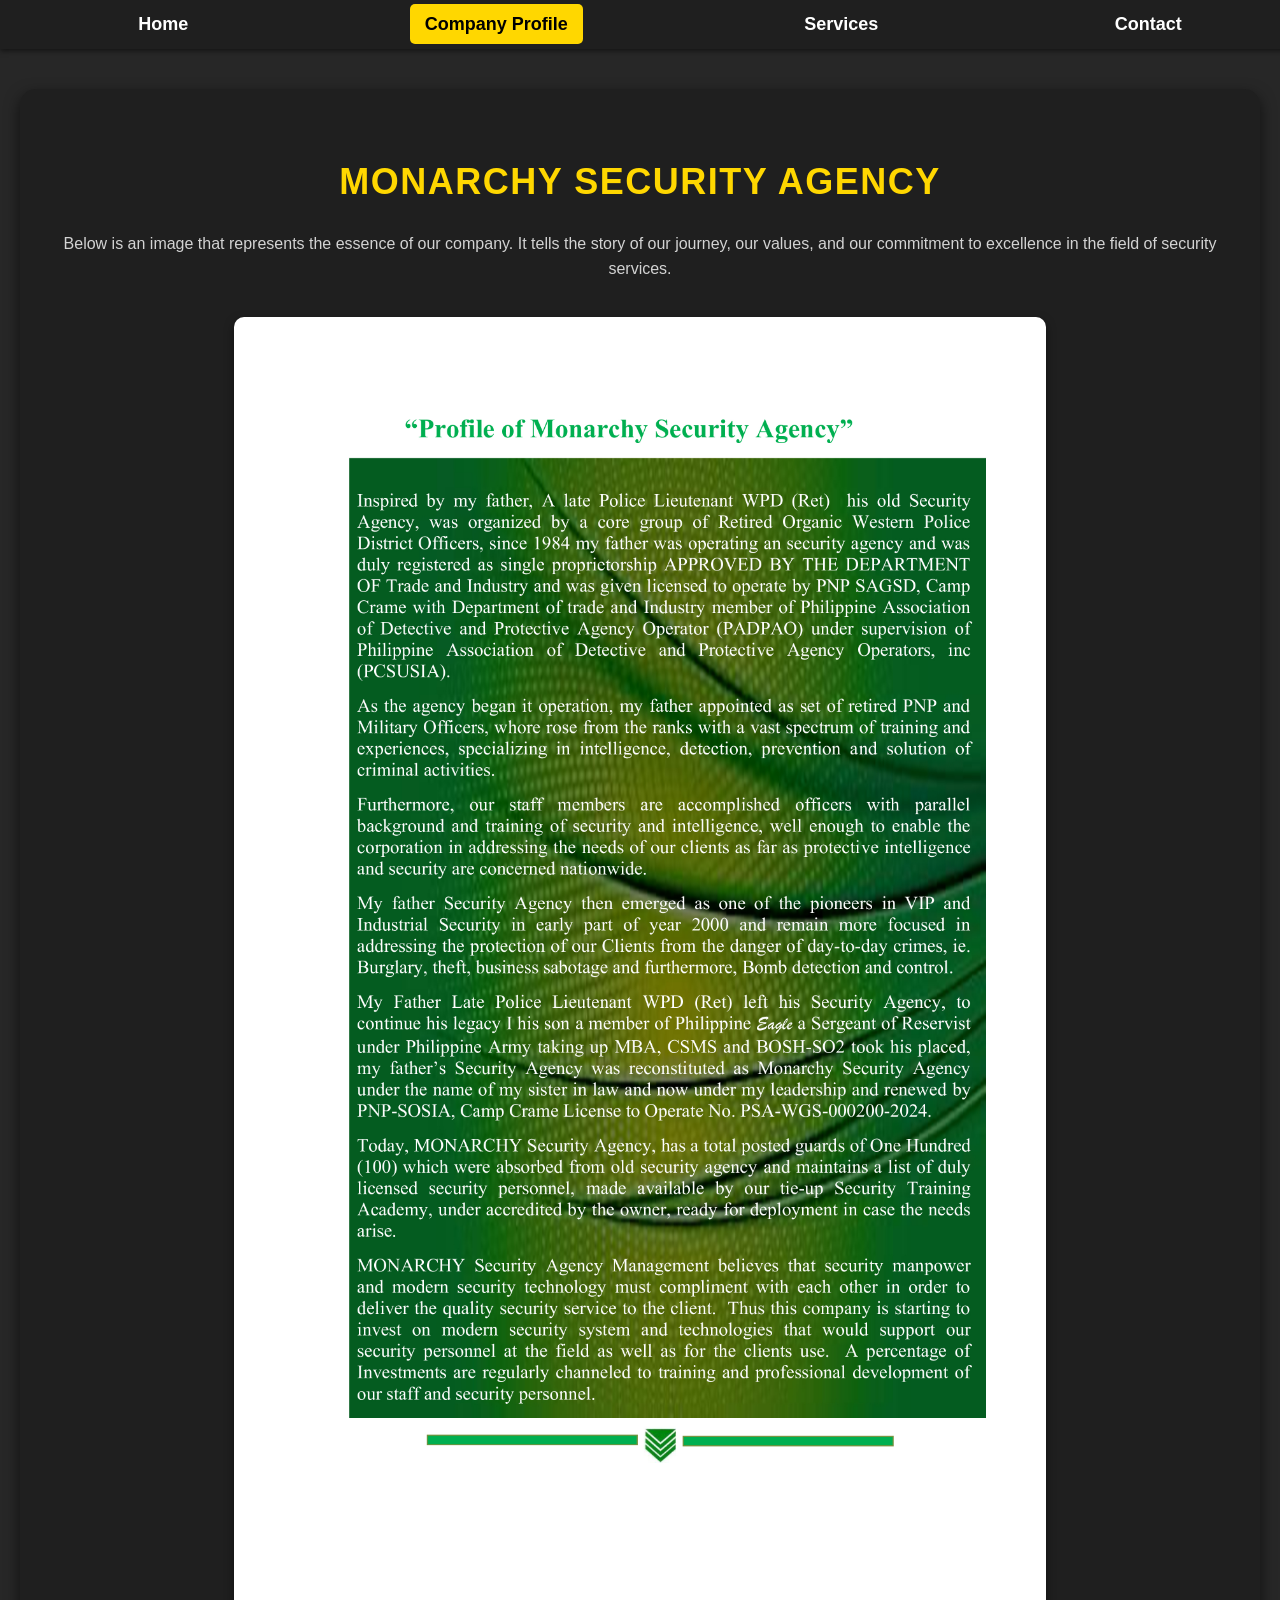
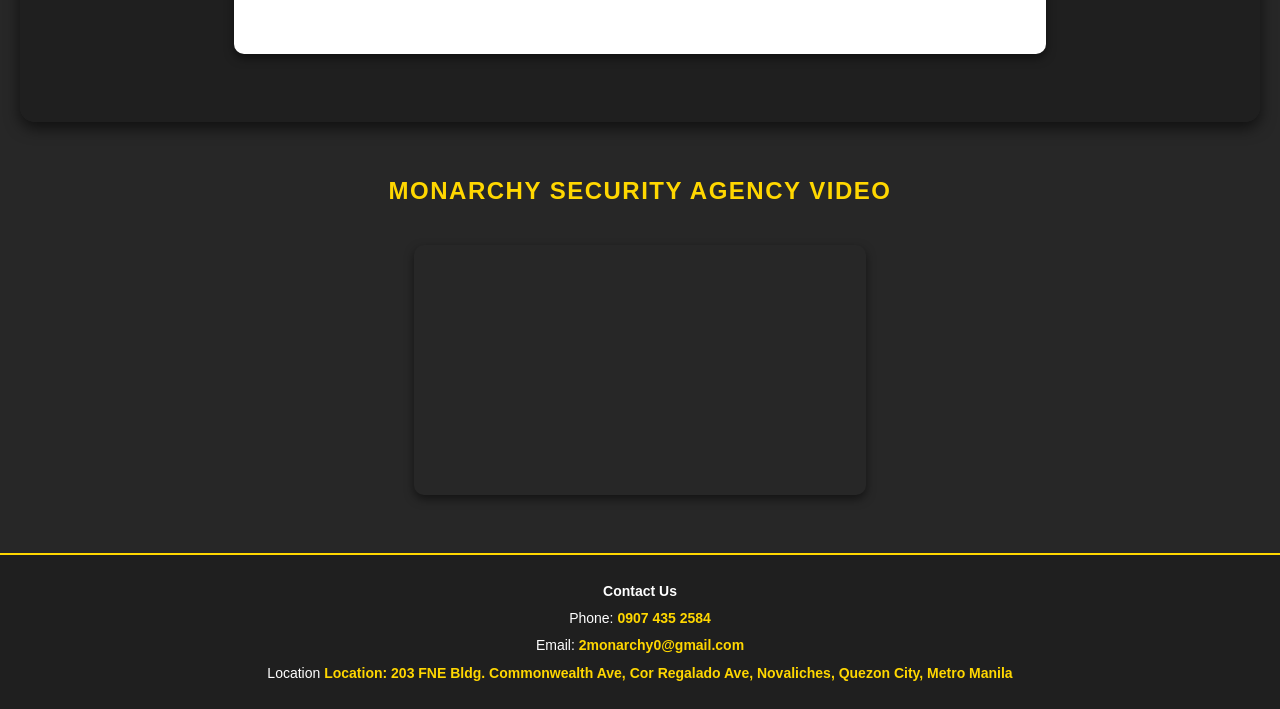
==== COMPANY_PROFILE.html @ 3e00d6f0 "Add files via upload" ====
<!DOCTYPE html>
<html lang="en">
<head>
  <meta charset="UTF-8" />
  <meta name="viewport" content="width=device-width, initial-scale=1.0"/>
  <title>Company Profile - Monarchy Security Agency</title>
  <link rel="stylesheet" href="COMPANYPROFILECSS.css" />
</head>
<body>
  <!-- Navigation Bar -->
  <nav class="navbar">
    <ul>
      <li><a href="index.html">Home</a></li>
      <li><a href="COMPANY_PROFILE.html" class="active">Company Profile</a></li>
      <li><a href="Services.html">Services</a></li>
      <li><a href="Contact.html">Contact</a></li>
    </ul>
  </nav>

  <div class="container">
    <!-- Profile Content Section -->
    <div class="profile-content">
      <h1>Monarchy Security Agency</h1>
      <p>
        Below is an image that represents the essence of our company. It tells the story of our journey, 
        our values, and our commitment to excellence in the field of security services.
      </p>
      <!-- Add the large image here -->
      <img src="MONARCHY_PROFILE.png" alt="Company Profile" class="profile-image"/>
    </div>

    <!-- Video Section -->
    <div class="video-section">
      <h2>Monarchy Security Agency Video</h2>
      <iframe 
        class="company-video" 
       src="https://www.youtube.com/embed/51XBeWQunWk" title="Monarchy Security Agency" frameborder="0" allow="accelerometer; autoplay; clipboard-write; encrypted-media; gyroscope; picture-in-picture; web-share" referrerpolicy="strict-origin-when-cross-origin" allowfullscreen>
      </iframe>
    </div>
  </div>

  <!-- Footer Section -->
  <footer class="footer">
    <div class="footer-content">
      <p><strong>Contact Us</strong></p>
      <p>Phone: <a href="tel:0907 435 2854">0907 435 2584</a></p>
      <p>Email: <a href="mailto:2monarchy0@gmail.com">2monarchy0@gmail.com</a></p>
      <p>Location <a href="https://maps.app.goo.gl/e1wPSGJ4FQDQu7md6">Location: 203 FNE Bldg. Commonwealth Ave, Cor Regalado Ave, Novaliches, Quezon City, Metro Manila</a></p>
      <p></p>
    </div>
  </footer>
</body>
</html>
---- COMPANYPROFILECSS.css ----
/* General Styles */
body {
    margin: 0;
    font-family: 'Arial', sans-serif;
    background-color: #272727; /* Sleek dark background */
    color: #ffffff; /* White text for contrast */
    overflow-x: hidden; /* Prevent horizontal scrolling */
    line-height: 1.6; /* Improve text readability */
}

/* Navigation Bar */
.navbar {
    background-color: #1f1f1f; /* Dark gray background for the navbar */
    width: 100%; /* Full width of the screen */
    z-index: 10; /* Ensure it appears above other elements */
    padding: 10px 20px;
    box-shadow: 0 2px 5px rgba(0, 0, 0, 0.5); /* Subtle shadow for depth */
}

.navbar ul {
    display: flex; /* Align items horizontally */
    justify-content: space-around; /* Space items evenly */
    list-style: none; /* Remove bullet points */
    margin: 0;
    padding: 0;
}

.navbar ul li {
    display: inline; /* Inline list items */
}

.navbar ul li a {
    color: #ffffff; /* White text color */
    text-decoration: none; /* Remove underline */
    padding: 10px 15px;
    font-size: 18px; /* Consistent font size */
    font-weight: bold;
    border-radius: 5px; /* Rounded corners */
    transition: background-color 0.3s ease, color 0.3s ease; /* Smooth hover effect */
}

.navbar ul li a.active {
    background-color: #ffd700; /* Highlight active page with gold */
    color: #000; /* Black text for contrast */
}

.navbar ul li a:hover {
    background-color: #575757; /* Slightly lighter background on hover */
}

/* Container */
.container {
    padding: 20px;
    margin-top: 20px; /* Add space below the navbar */
    display: flex;
    flex-direction: column;
    align-items: center; /* Center content horizontally */
}

/* Profile Content */
.profile-content {
    max-width: 1200px;
    text-align: center;
    background: rgba(31, 31, 31, 0.95); /* Semi-transparent background */
    padding: 40px;
    border-radius: 15px; /* Rounded corners */
    box-shadow: 0 6px 15px rgba(0, 0, 0, 0.6); /* Subtle shadow for depth */
    color: #e0e0e0; /* Light text color for readability */
}

/* Profile Image */
.profile-image {
    width: 70%; /* Slightly smaller image for a professional look */
    max-width: 900px; /* Limit the maximum width */
    height: auto; /* Maintain the aspect ratio */
    margin: 20px auto; /* Center the image and add spacing above */
    border-radius: 10px; /* Optional: Add rounded corners */
    box-shadow: 0 4px 10px rgba(0, 0, 0, 0.5); /* Optional: Add a shadow for depth */
}

/* Headings */
.profile-content h1 {
    font-size: 36px; /* Main heading size */
    color: #ffd700; /* Gold color for the heading */
    margin-bottom: 20px;
    text-transform: uppercase; /* Make the heading uppercase */
    letter-spacing: 1.5px; /* Add spacing for a professional look */
}

.profile-content h2 {
    font-size: 24px; /* Subheading size */
    color: #ffffff; /* White for subheadings */
    margin-bottom: 15px;
    font-weight: 600;
}

.profile-content p {
    font-size: 16px; /* Paragraph size */
    line-height: 1.6;
    margin-bottom: 15px;
    color: #d3d3d3; /* Slightly lighter text for better readability */
}

/* Call-to-Action Button */
.profile-content .cta-button {
    display: inline-block;
    background-color: #ffd700; /* Gold button */
    color: #000; /* Black text for contrast */
    padding: 12px 25px;
    font-size: 16px; /* Button font size */
    font-weight: bold;
    text-transform: uppercase;
    text-decoration: none; /* Remove underline */
    border-radius: 5px; /* Rounded corners */
    box-shadow: 0 4px 8px rgba(0, 0, 0, 0.3); /* Subtle shadow */
    transition: background-color 0.3s ease, transform 0.2s ease; /* Smooth hover effect */
}

.profile-content .cta-button:hover {
    background-color: #e6c200; /* Slightly darker gold on hover */
    transform: scale(1.05); /* Slight zoom effect */
}

/* Video Section */
.video-section {
    margin-top: 30px;
    text-align: center;
}

.video-section h2 {
    font-size: 24px; /* Video section heading size */
    color: #ffd700;
    margin-bottom: 15px;
    text-transform: uppercase;
    letter-spacing: 1.5px;
}

.company-video {
    width: 90%; /* Make the video span 80% of the container */
    max-width: 1500px; /* Limit the maximum width */
    height: 250px; /* Maintain the aspect ratio */
    border-radius: 10px; /* Optional: Add rounded corners */
    box-shadow: 0 4px 10px rgba(0, 0, 0, 0.5); /* Optional: Add a shadow for depth */
    margin-top: 20px; /* Add spacing above the video */
}

/* Footer Section */
.footer {
    background-color: #1f1f1f; /* Dark gray background */
    color: #ffffff; /* White text for contrast */
    text-align: center;
    padding: 20px 10px;
    margin-top: 30px; /* Add spacing above the footer */
    border-top: 2px solid #ffd700; /* Gold border for a professional look */
}

.footer a {
    color: #ffd700; /* Gold color for links */
    text-decoration: none; /* Remove underline */
    font-weight: bold;
}

.footer a:hover {
    text-decoration: underline; /* Add underline on hover */
}

.footer-content p {
    margin: 5px 0; /* Add spacing between lines */
    font-size: 14px; /* Footer text size */
}

/* Media Queries for Smaller Screens */
@media (max-width: 768px) {
    .profile-content h1 {
        font-size: 28px; /* Reduce heading size for tablets */
    }

    .profile-content h2 {
        font-size: 20px; /* Reduce subheading size */
    }

    .profile-content p {
        font-size: 14px; /* Reduce paragraph font size */
    }

    .cta-button {
        font-size: 14px; /* Reduce button font size */
    }

    .video-section h2 {
        font-size: 20px; /* Reduce video section heading size */
    }
}

@media (max-width: 480px) {
    .profile-content h1 {
        font-size: 24px; /* Further reduce heading size for mobile */
    }

    .profile-content h2 {
        font-size: 18px; /* Further reduce subheading size */
    }

    .profile-content p {
        font-size: 12px; /* Further reduce paragraph font size */
    }

    .cta-button {
        font-size: 12px; /* Further reduce button font size */
    }

    .video-section h2 {
        font-size: 18px; /* Further reduce video section heading size */
    }
}
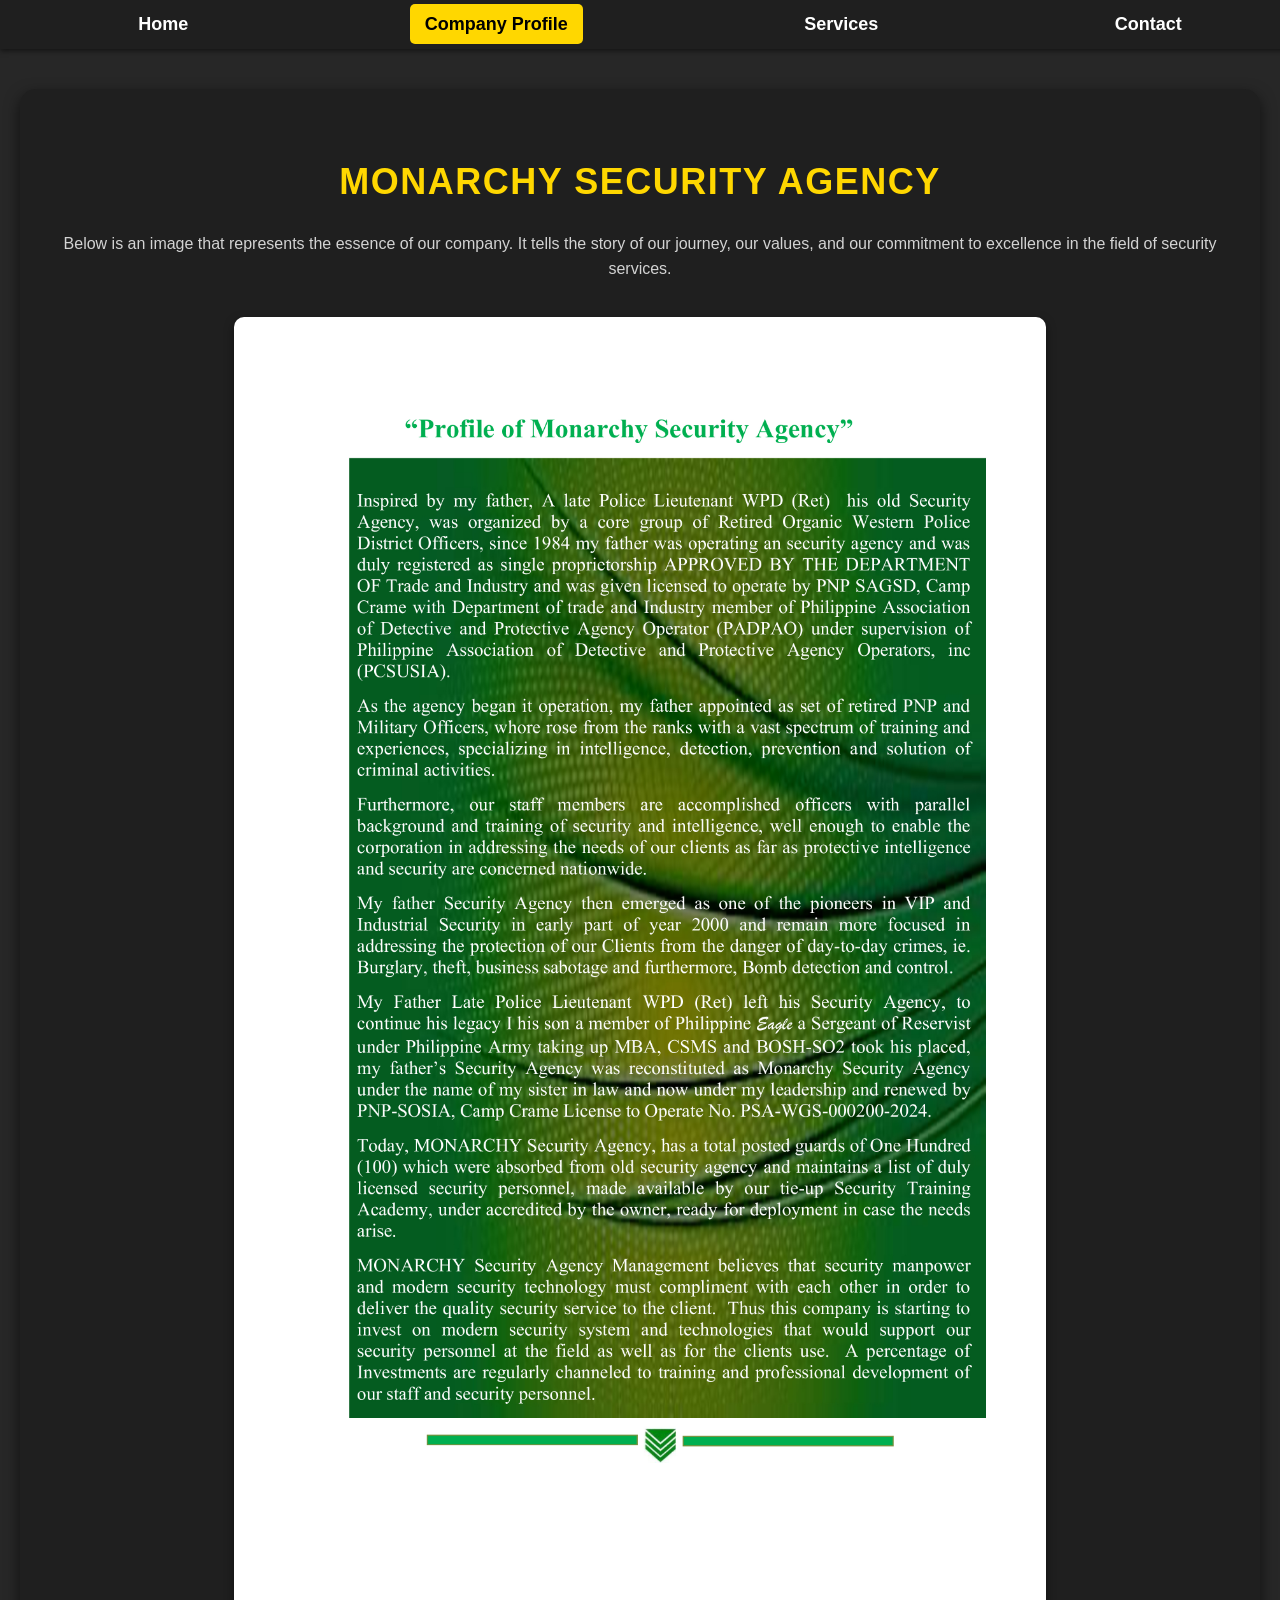
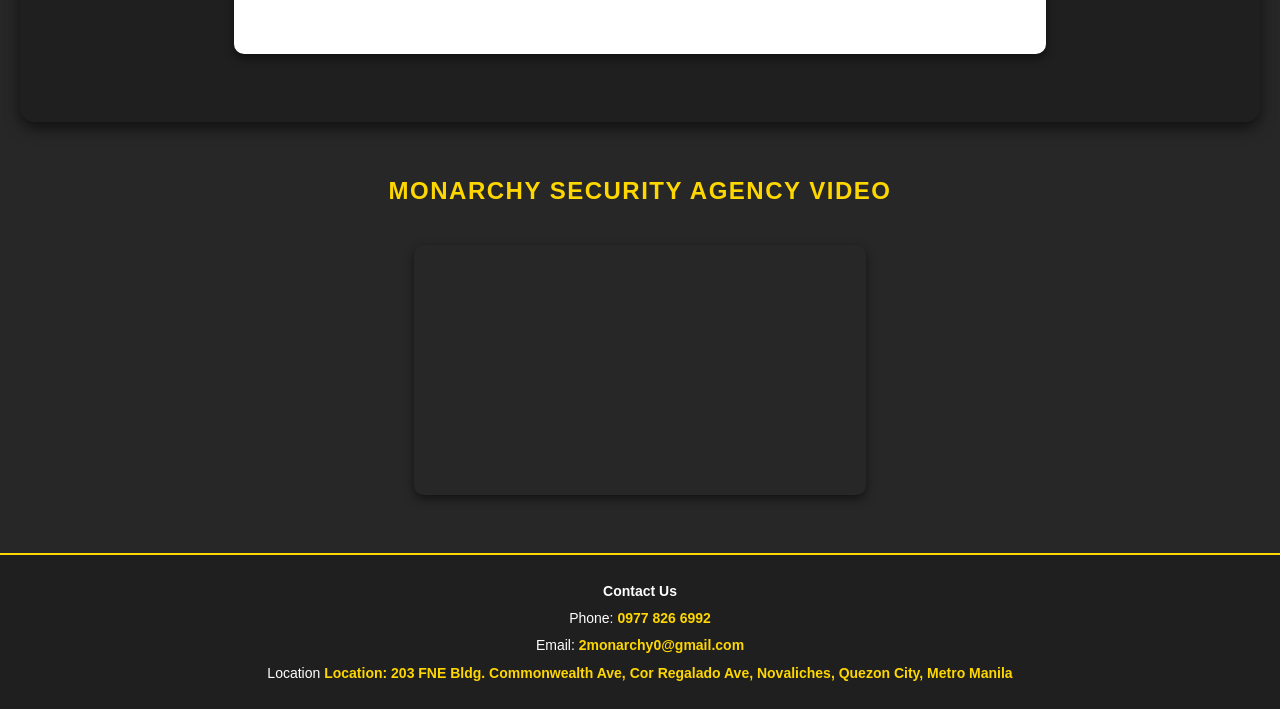
==== commit ddd421ca: "COMPANY_PROFILE.html" ====
--- a/COMPANY_PROFILE.html
+++ b/COMPANY_PROFILE.html
@@ -43,11 +43,11 @@
   <footer class="footer">
     <div class="footer-content">
       <p><strong>Contact Us</strong></p>
-      <p>Phone: <a href="tel:0907 435 2854">0907 435 2584</a></p>
+      <p>Phone: <a href="tel:0907 435 2854">0977 826 6992</a></p>
       <p>Email: <a href="mailto:2monarchy0@gmail.com">2monarchy0@gmail.com</a></p>
       <p>Location <a href="https://maps.app.goo.gl/e1wPSGJ4FQDQu7md6">Location: 203 FNE Bldg. Commonwealth Ave, Cor Regalado Ave, Novaliches, Quezon City, Metro Manila</a></p>
       <p></p>
     </div>
   </footer>
 </body>
-</html>+</html>
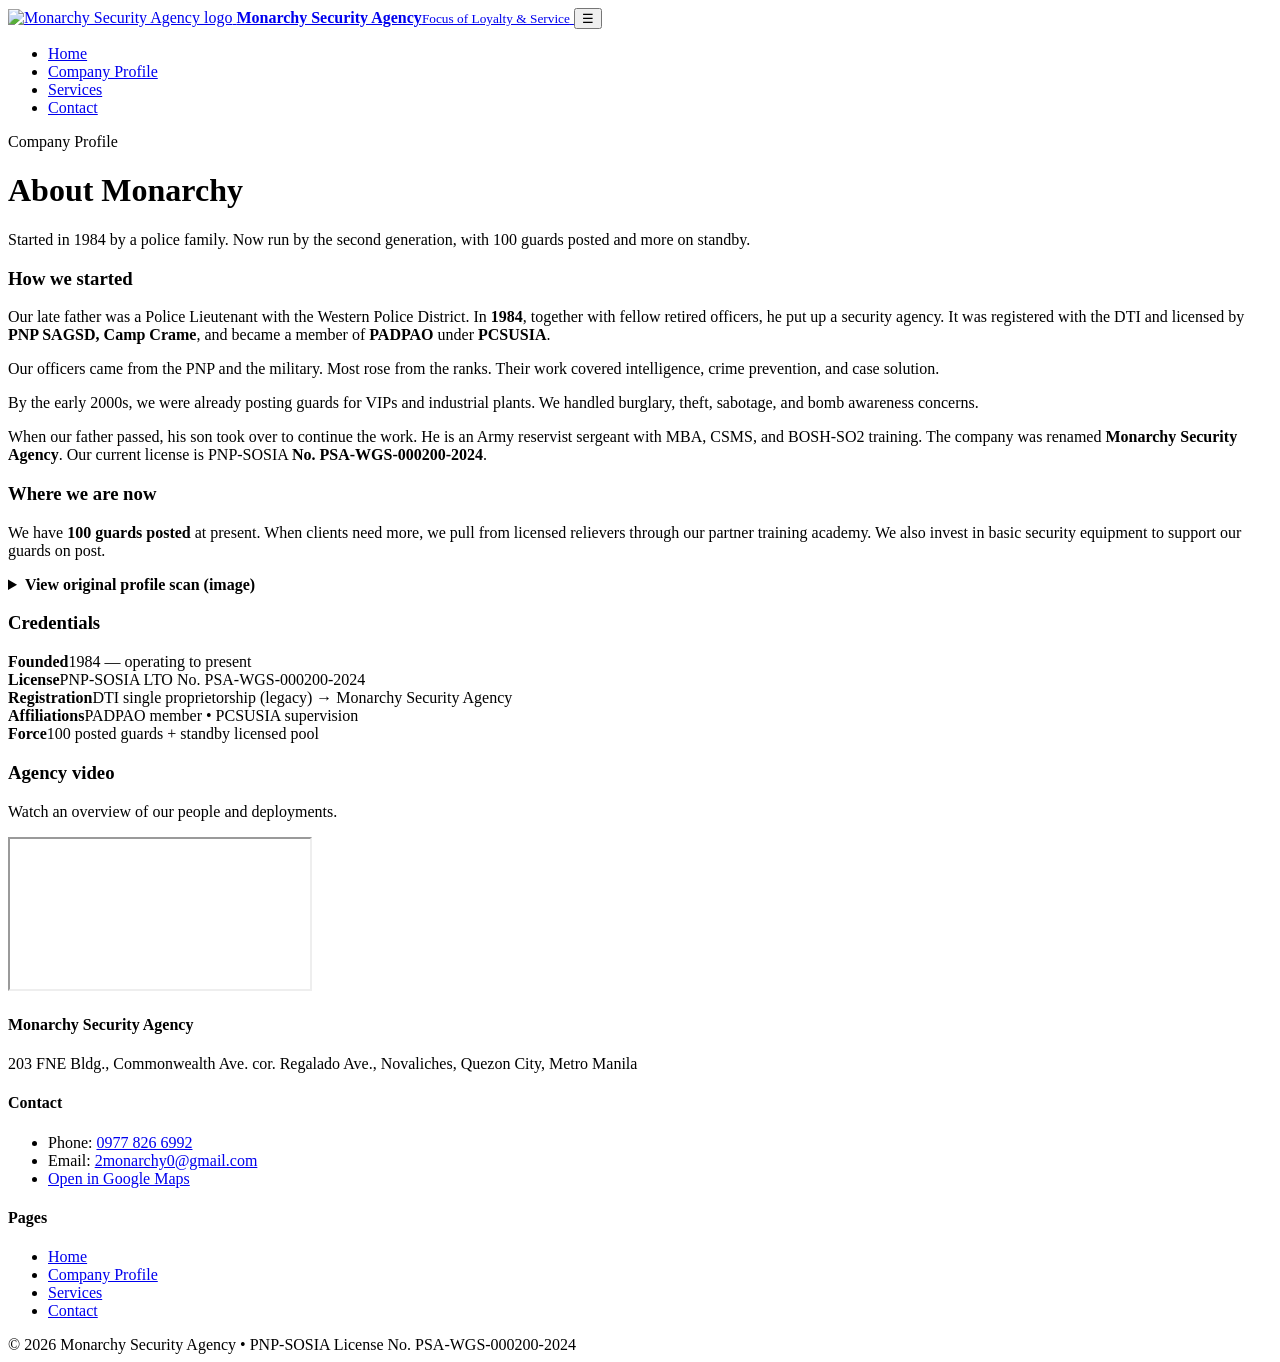
==== commit 39ecda10: "Update COMPANY_PROFILE.html" ====
--- a/COMPANY_PROFILE.html
+++ b/COMPANY_PROFILE.html
@@ -2,52 +2,101 @@
 <html lang="en">
 <head>
   <meta charset="UTF-8" />
-  <meta name="viewport" content="width=device-width, initial-scale=1.0"/>
-  <title>Company Profile - Monarchy Security Agency</title>
-  <link rel="stylesheet" href="COMPANYPROFILECSS.css" />
+  <meta name="viewport" content="width=device-width, initial-scale=1.0" />
+  <title>Company Profile — Monarchy Security Agency</title>
+  <meta name="description" content="Profile of Monarchy Security Agency: founded 1984 from a police family legacy, PNP-SOSIA licensed, 100+ guards, VIP and industrial security pioneers." />
+  <link rel="icon" type="image/png" href="assets/images/monarchy_logo.png" />
+  <link rel="stylesheet" href="assets/css/style.css" />
 </head>
 <body>
-  <!-- Navigation Bar -->
-  <nav class="navbar">
-    <ul>
-      <li><a href="index.html">Home</a></li>
-      <li><a href="COMPANY_PROFILE.html" class="active">Company Profile</a></li>
-      <li><a href="Services.html">Services</a></li>
-      <li><a href="Contact.html">Contact</a></li>
-    </ul>
+  <nav class="navbar" aria-label="Main navigation">
+    <div class="nav-inner">
+      <a class="brand" href="index.html">
+        <img src="assets/images/monarchy_logo.png" alt="Monarchy Security Agency logo" />
+        <span class="brand-text"><strong>Monarchy Security Agency</strong><small>Focus of Loyalty &amp; Service</small></span>
+      </a>
+      <button class="nav-toggle" aria-label="Toggle menu" aria-expanded="false">☰</button>
+      <ul class="nav-links">
+        <li><a href="index.html">Home</a></li>
+        <li><a href="COMPANY_PROFILE.html" class="active" aria-current="page">Company Profile</a></li>
+        <li><a href="Services.html">Services</a></li>
+        <li><a href="Contact.html">Contact</a></li>
+      </ul>
+    </div>
   </nav>
 
-  <div class="container">
-    <!-- Profile Content Section -->
-    <div class="profile-content">
-      <h1>Monarchy Security Agency</h1>
-      <p>
-        Below is an image that represents the essence of our company. It tells the story of our journey, 
-        our values, and our commitment to excellence in the field of security services.
-      </p>
-      <!-- Add the large image here -->
-      <img src="MONARCHY_PROFILE.png" alt="Company Profile" class="profile-image"/>
+  <header class="page-hero">
+    <div class="wrap">
+      <div class="kicker">Company Profile</div>
+      <h1>About <span style="color:var(--gold)">Monarchy</span></h1>
+      <p>Started in 1984 by a police family. Now run by the second generation, with 100 guards posted and more on standby.</p>
     </div>
+  </header>
 
-    <!-- Video Section -->
-    <div class="video-section">
-      <h2>Monarchy Security Agency Video</h2>
-      <iframe 
-        class="company-video" 
-       src="https://www.youtube.com/embed/51XBeWQunWk" title="Monarchy Security Agency" frameborder="0" allow="accelerometer; autoplay; clipboard-write; encrypted-media; gyroscope; picture-in-picture; web-share" referrerpolicy="strict-origin-when-cross-origin" allowfullscreen>
-      </iframe>
+  <main class="section wrap">
+    <div class="grid-2">
+      <article class="prose">
+        <h3>How we started</h3>
+        <p>Our late father was a Police Lieutenant with the Western Police District. In <strong>1984</strong>, together with fellow retired officers, he put up a security agency. It was registered with the DTI and licensed by <strong>PNP SAGSD, Camp Crame</strong>, and became a member of <strong>PADPAO</strong> under <strong>PCSUSIA</strong>.</p>
+        <p>Our officers came from the PNP and the military. Most rose from the ranks. Their work covered intelligence, crime prevention, and case solution.</p>
+        <p>By the early 2000s, we were already posting guards for VIPs and industrial plants. We handled burglary, theft, sabotage, and bomb awareness concerns.</p>
+        <p>When our father passed, his son took over to continue the work. He is an Army reservist sergeant with MBA, CSMS, and BOSH-SO2 training. The company was renamed <strong>Monarchy Security Agency</strong>. Our current license is PNP-SOSIA <strong>No. PSA-WGS-000200-2024</strong>.</p>
+        <h3>Where we are now</h3>
+        <p>We have <strong>100 guards posted</strong> at present. When clients need more, we pull from licensed relievers through our partner training academy. We also invest in basic security equipment to support our guards on post.</p>
+        <details class="scan">
+          <summary style="cursor:pointer;color:var(--gold-light);font-weight:700">View original profile scan (image)</summary>
+          <p class="small">Original document preserved for reference. Text above is the searchable version.</p>
+          <img src="assets/images/MONARCHY_PROFILE.png" alt="Scanned company profile document" loading="lazy" />
+        </details>
+      </article>
+      <div>
+        <div class="card">
+          <h3>Credentials</h3>
+          <div class="creds" style="grid-template-columns:1fr">
+            <div class="cred"><strong>Founded</strong>1984 — operating to present</div>
+            <div class="cred"><strong>License</strong>PNP-SOSIA LTO No. PSA-WGS-000200-2024</div>
+            <div class="cred"><strong>Registration</strong>DTI single proprietorship (legacy) → Monarchy Security Agency</div>
+            <div class="cred"><strong>Affiliations</strong>PADPAO member • PCSUSIA supervision</div>
+            <div class="cred"><strong>Force</strong>100 posted guards + standby licensed pool</div>
+          </div>
+        </div>
+        <div class="card" style="margin-top:16px">
+          <h3>Agency video</h3>
+          <p class="small">Watch an overview of our people and deployments.</p>
+          <div style="margin-top:12px">
+            <iframe class="video" src="https://www.youtube.com/embed/51XBeWQunWk" title="Monarchy Security Agency" allow="accelerometer; autoplay; clipboard-write; encrypted-media; gyroscope; picture-in-picture; web-share" referrerpolicy="strict-origin-when-cross-origin" allowfullscreen loading="lazy"></iframe>
+          </div>
+        </div>
+      </div>
     </div>
-  </div>
+  </main>
 
-  <!-- Footer Section -->
   <footer class="footer">
-    <div class="footer-content">
-      <p><strong>Contact Us</strong></p>
-      <p>Phone: <a href="tel:0907 435 2854">0977 826 6992</a></p>
-      <p>Email: <a href="mailto:2monarchy0@gmail.com">2monarchy0@gmail.com</a></p>
-      <p>Location <a href="https://maps.app.goo.gl/e1wPSGJ4FQDQu7md6">Location: 203 FNE Bldg. Commonwealth Ave, Cor Regalado Ave, Novaliches, Quezon City, Metro Manila</a></p>
-      <p></p>
+    <div class="footer-inner">
+      <div>
+        <h4>Monarchy Security Agency</h4>
+        <p>203 FNE Bldg., Commonwealth Ave. cor. Regalado Ave., Novaliches, Quezon City, Metro Manila</p>
+      </div>
+      <div>
+        <h4>Contact</h4>
+        <ul>
+          <li>Phone: <a href="tel:+639778266992">0977 826 6992</a></li>
+          <li>Email: <a href="mailto:2monarchy0@gmail.com">2monarchy0@gmail.com</a></li>
+          <li><a href="https://maps.app.goo.gl/e1wPSGJ4FQDQu7md6" target="_blank" rel="noopener">Open in Google Maps</a></li>
+        </ul>
+      </div>
+      <div>
+        <h4>Pages</h4>
+        <ul>
+          <li><a href="index.html">Home</a></li>
+          <li><a href="COMPANY_PROFILE.html">Company Profile</a></li>
+          <li><a href="Services.html">Services</a></li>
+          <li><a href="Contact.html">Contact</a></li>
+        </ul>
+      </div>
     </div>
+    <div class="footer-bottom">© <span id="year">2026</span> Monarchy Security Agency • PNP-SOSIA License No. PSA-WGS-000200-2024</div>
   </footer>
+  <script src="assets/js/script.js"></script>
 </body>
 </html>
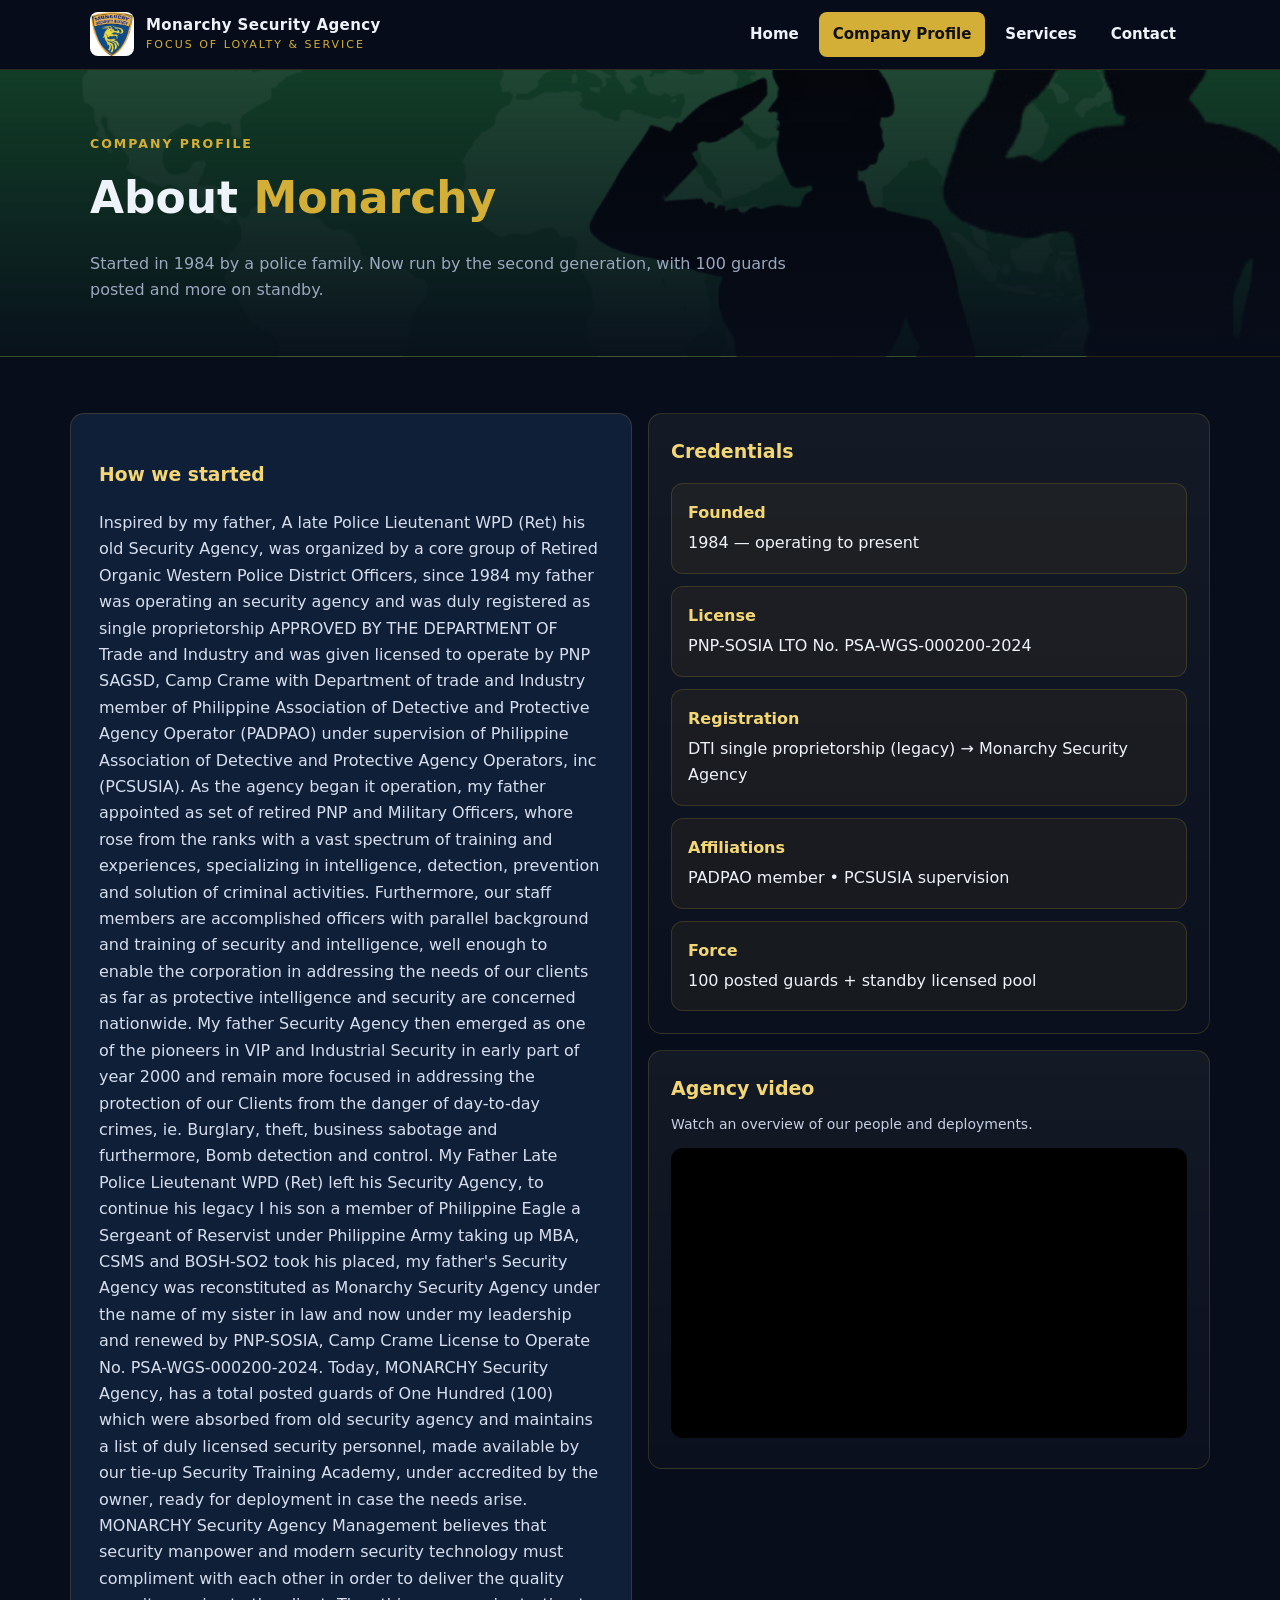
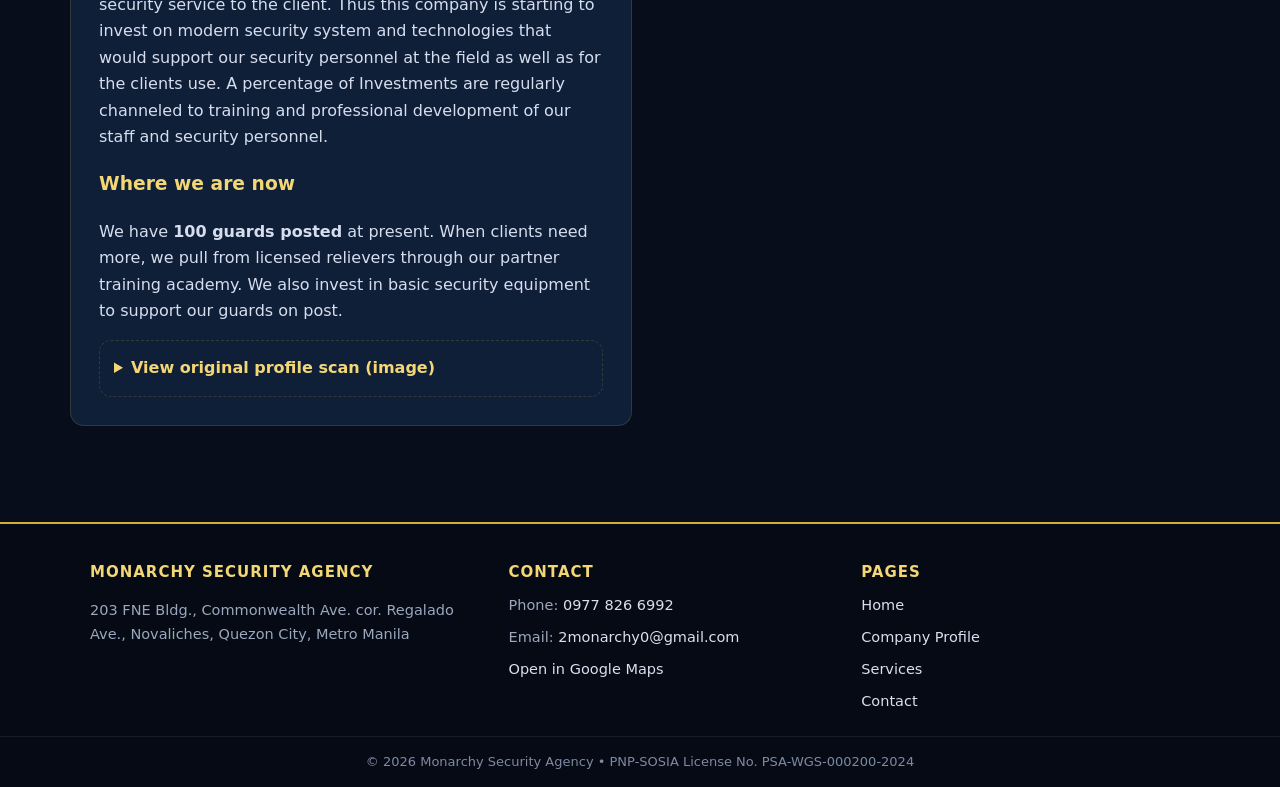
==== commit 751e2cdf: "Update COMPANY_PROFILE.html" ====
--- a/COMPANY_PROFILE.html
+++ b/COMPANY_PROFILE.html
@@ -1,102 +1,104 @@
-<!DOCTYPE html>
-<html lang="en">
-<head>
-  <meta charset="UTF-8" />
-  <meta name="viewport" content="width=device-width, initial-scale=1.0" />
-  <title>Company Profile — Monarchy Security Agency</title>
-  <meta name="description" content="Profile of Monarchy Security Agency: founded 1984 from a police family legacy, PNP-SOSIA licensed, 100+ guards, VIP and industrial security pioneers." />
-  <link rel="icon" type="image/png" href="assets/images/monarchy_logo.png" />
-  <link rel="stylesheet" href="assets/css/style.css" />
-</head>
-<body>
-  <nav class="navbar" aria-label="Main navigation">
-    <div class="nav-inner">
-      <a class="brand" href="index.html">
-        <img src="assets/images/monarchy_logo.png" alt="Monarchy Security Agency logo" />
-        <span class="brand-text"><strong>Monarchy Security Agency</strong><small>Focus of Loyalty &amp; Service</small></span>
-      </a>
-      <button class="nav-toggle" aria-label="Toggle menu" aria-expanded="false">☰</button>
-      <ul class="nav-links">
-        <li><a href="index.html">Home</a></li>
-        <li><a href="COMPANY_PROFILE.html" class="active" aria-current="page">Company Profile</a></li>
-        <li><a href="Services.html">Services</a></li>
-        <li><a href="Contact.html">Contact</a></li>
-      </ul>
-    </div>
-  </nav>
-
-  <header class="page-hero">
-    <div class="wrap">
-      <div class="kicker">Company Profile</div>
-      <h1>About <span style="color:var(--gold)">Monarchy</span></h1>
-      <p>Started in 1984 by a police family. Now run by the second generation, with 100 guards posted and more on standby.</p>
-    </div>
-  </header>
-
-  <main class="section wrap">
-    <div class="grid-2">
-      <article class="prose">
-        <h3>How we started</h3>
-        <p>Our late father was a Police Lieutenant with the Western Police District. In <strong>1984</strong>, together with fellow retired officers, he put up a security agency. It was registered with the DTI and licensed by <strong>PNP SAGSD, Camp Crame</strong>, and became a member of <strong>PADPAO</strong> under <strong>PCSUSIA</strong>.</p>
-        <p>Our officers came from the PNP and the military. Most rose from the ranks. Their work covered intelligence, crime prevention, and case solution.</p>
-        <p>By the early 2000s, we were already posting guards for VIPs and industrial plants. We handled burglary, theft, sabotage, and bomb awareness concerns.</p>
-        <p>When our father passed, his son took over to continue the work. He is an Army reservist sergeant with MBA, CSMS, and BOSH-SO2 training. The company was renamed <strong>Monarchy Security Agency</strong>. Our current license is PNP-SOSIA <strong>No. PSA-WGS-000200-2024</strong>.</p>
-        <h3>Where we are now</h3>
-        <p>We have <strong>100 guards posted</strong> at present. When clients need more, we pull from licensed relievers through our partner training academy. We also invest in basic security equipment to support our guards on post.</p>
-        <details class="scan">
-          <summary style="cursor:pointer;color:var(--gold-light);font-weight:700">View original profile scan (image)</summary>
-          <p class="small">Original document preserved for reference. Text above is the searchable version.</p>
-          <img src="assets/images/MONARCHY_PROFILE.png" alt="Scanned company profile document" loading="lazy" />
-        </details>
-      </article>
-      <div>
-        <div class="card">
-          <h3>Credentials</h3>
-          <div class="creds" style="grid-template-columns:1fr">
-            <div class="cred"><strong>Founded</strong>1984 — operating to present</div>
-            <div class="cred"><strong>License</strong>PNP-SOSIA LTO No. PSA-WGS-000200-2024</div>
-            <div class="cred"><strong>Registration</strong>DTI single proprietorship (legacy) → Monarchy Security Agency</div>
-            <div class="cred"><strong>Affiliations</strong>PADPAO member • PCSUSIA supervision</div>
-            <div class="cred"><strong>Force</strong>100 posted guards + standby licensed pool</div>
-          </div>
-        </div>
-        <div class="card" style="margin-top:16px">
-          <h3>Agency video</h3>
-          <p class="small">Watch an overview of our people and deployments.</p>
-          <div style="margin-top:12px">
-            <iframe class="video" src="https://www.youtube.com/embed/51XBeWQunWk" title="Monarchy Security Agency" allow="accelerometer; autoplay; clipboard-write; encrypted-media; gyroscope; picture-in-picture; web-share" referrerpolicy="strict-origin-when-cross-origin" allowfullscreen loading="lazy"></iframe>
-          </div>
-        </div>
-      </div>
-    </div>
-  </main>
-
-  <footer class="footer">
-    <div class="footer-inner">
-      <div>
-        <h4>Monarchy Security Agency</h4>
-        <p>203 FNE Bldg., Commonwealth Ave. cor. Regalado Ave., Novaliches, Quezon City, Metro Manila</p>
-      </div>
-      <div>
-        <h4>Contact</h4>
-        <ul>
-          <li>Phone: <a href="tel:+639778266992">0977 826 6992</a></li>
-          <li>Email: <a href="mailto:2monarchy0@gmail.com">2monarchy0@gmail.com</a></li>
-          <li><a href="https://maps.app.goo.gl/e1wPSGJ4FQDQu7md6" target="_blank" rel="noopener">Open in Google Maps</a></li>
-        </ul>
-      </div>
-      <div>
-        <h4>Pages</h4>
-        <ul>
-          <li><a href="index.html">Home</a></li>
-          <li><a href="COMPANY_PROFILE.html">Company Profile</a></li>
-          <li><a href="Services.html">Services</a></li>
-          <li><a href="Contact.html">Contact</a></li>
-        </ul>
-      </div>
-    </div>
-    <div class="footer-bottom">© <span id="year">2026</span> Monarchy Security Agency • PNP-SOSIA License No. PSA-WGS-000200-2024</div>
-  </footer>
-  <script src="assets/js/script.js"></script>
-</body>
-</html>
+<!DOCTYPE html>
+<html lang="en">
+<head>
+  <meta charset="UTF-8" />
+  <meta name="viewport" content="width=device-width, initial-scale=1.0" />
+  <title>Company Profile — Monarchy Security Agency</title>
+  <meta name="description" content="Profile of Monarchy Security Agency: founded 1984 from a police family legacy, PNP-SOSIA licensed, 100+ guards, VIP and industrial security pioneers." />
+  <link rel="icon" type="image/png" href="assets/images/monarchy_logo.png" />
+  <link rel="stylesheet" href="assets/css/style.css" />
+</head>
+<body>
+  <nav class="navbar" aria-label="Main navigation">
+    <div class="nav-inner">
+      <a class="brand" href="index.html">
+        <img src="assets/images/monarchy_logo.png" alt="Monarchy Security Agency logo" />
+        <span class="brand-text"><strong>Monarchy Security Agency</strong><small>Focus of Loyalty &amp; Service</small></span>
+      </a>
+      <button class="nav-toggle" aria-label="Toggle menu" aria-expanded="false">☰</button>
+      <ul class="nav-links">
+        <li><a href="index.html">Home</a></li>
+        <li><a href="COMPANY_PROFILE.html" class="active" aria-current="page">Company Profile</a></li>
+        <li><a href="Services.html">Services</a></li>
+        <li><a href="Contact.html">Contact</a></li>
+      </ul>
+    </div>
+  </nav>
+
+  <header class="page-hero">
+    <div class="wrap">
+      <div class="kicker">Company Profile</div>
+      <h1>About <span style="color:var(--gold)">Monarchy</span></h1>
+      <p>Started in 1984 by a police family. Now run by the second generation, with 100 guards posted and more on standby.</p>
+    </div>
+  </header>
+
+  <main class="section wrap">
+    <div class="grid-2">
+      <article class="prose">
+        <h3>How we started</h3>
+        <p>Inspired by my father, A late Police Lieutenant WPD (Ret) his old Security Agency, was organized by a core group of Retired Organic Western Police District Officers, since 1984 my father was operating an security agency and was duly registered as single proprietorship APPROVED BY THE DEPARTMENT OF Trade and Industry and was given licensed to operate by PNP SAGSD, Camp Crame with Department of trade and Industry member of Philippine Association of Detective and Protective Agency Operator (PADPAO) under supervision of Philippine Association of Detective and Protective Agency Operators, inc (PCSUSIA).
+As the agency began it operation, my father appointed as set of retired PNP and Military Officers, whore rose from the ranks with a vast spectrum of training and experiences, specializing in intelligence, detection, prevention and solution of criminal activities.
+Furthermore, our staff members are accomplished officers with parallel background and training of security and intelligence, well enough to enable the corporation in addressing the needs of our clients as far as protective intelligence and security are concerned nationwide.
+My father Security Agency then emerged as one of the pioneers in VIP and Industrial Security in early part of year 2000 and remain more focused in addressing the protection of our Clients from the danger of day-to-day crimes, ie. Burglary, theft, business sabotage and furthermore, Bomb detection and control. My Father Late Police Lieutenant WPD (Ret) left his Security Agency, to continue his legacy I his son a member of Philippine Eagle a Sergeant of Reservist under Philippine Army taking up MBA, CSMS and BOSH-SO2 took his placed, my father's Security Agency was reconstituted as Monarchy Security Agency under the name of my sister in law and now under my leadership and renewed by PNP-SOSIA, Camp Crame License to Operate No. PSA-WGS-000200-2024.
+Today, MONARCHY Security Agency, has a total posted guards of One Hundred (100) which were absorbed from old security agency and maintains a list of duly licensed security personnel, made available by our tie-up Security Training Academy, under accredited by the owner, ready for deployment in case the needs arise.
+MONARCHY Security Agency Management believes that security manpower and modern security technology must compliment with each other in order to deliver the quality security service to the client. Thus this company is starting to invest on modern security system and technologies that would support our security personnel at the field as well as for the clients use. A percentage of Investments are regularly channeled to training and professional development of our staff and security personnel.</p>
+        <h3>Where we are now</h3>
+        <p>We have <strong>100 guards posted</strong> at present. When clients need more, we pull from licensed relievers through our partner training academy. We also invest in basic security equipment to support our guards on post.</p>
+        <details class="scan">
+          <summary style="cursor:pointer;color:var(--gold-light);font-weight:700">View original profile scan (image)</summary>
+          <p class="small">Original document preserved for reference. Text above is the searchable version.</p>
+          <img src="assets/images/MONARCHY_PROFILE.png" alt="Scanned company profile document" loading="lazy" />
+        </details>
+      </article>
+      <div>
+        <div class="card">
+          <h3>Credentials</h3>
+          <div class="creds" style="grid-template-columns:1fr">
+            <div class="cred"><strong>Founded</strong>1984 — operating to present</div>
+            <div class="cred"><strong>License</strong>PNP-SOSIA LTO No. PSA-WGS-000200-2024</div>
+            <div class="cred"><strong>Registration</strong>DTI single proprietorship (legacy) → Monarchy Security Agency</div>
+            <div class="cred"><strong>Affiliations</strong>PADPAO member • PCSUSIA supervision</div>
+            <div class="cred"><strong>Force</strong>100 posted guards + standby licensed pool</div>
+          </div>
+        </div>
+        <div class="card" style="margin-top:16px">
+          <h3>Agency video</h3>
+          <p class="small">Watch an overview of our people and deployments.</p>
+          <div style="margin-top:12px">
+            <iframe class="video" src="https://www.youtube.com/embed/51XBeWQunWk" title="Monarchy Security Agency" allow="accelerometer; autoplay; clipboard-write; encrypted-media; gyroscope; picture-in-picture; web-share" referrerpolicy="strict-origin-when-cross-origin" allowfullscreen loading="lazy"></iframe>
+          </div>
+        </div>
+      </div>
+    </div>
+  </main>
+
+  <footer class="footer">
+    <div class="footer-inner">
+      <div>
+        <h4>Monarchy Security Agency</h4>
+        <p>203 FNE Bldg., Commonwealth Ave. cor. Regalado Ave., Novaliches, Quezon City, Metro Manila</p>
+      </div>
+      <div>
+        <h4>Contact</h4>
+        <ul>
+          <li>Phone: <a href="tel:+639778266992">0977 826 6992</a></li>
+          <li>Email: <a href="mailto:2monarchy0@gmail.com">2monarchy0@gmail.com</a></li>
+          <li><a href="https://maps.app.goo.gl/e1wPSGJ4FQDQu7md6" target="_blank" rel="noopener">Open in Google Maps</a></li>
+        </ul>
+      </div>
+      <div>
+        <h4>Pages</h4>
+        <ul>
+          <li><a href="index.html">Home</a></li>
+          <li><a href="COMPANY_PROFILE.html">Company Profile</a></li>
+          <li><a href="Services.html">Services</a></li>
+          <li><a href="Contact.html">Contact</a></li>
+        </ul>
+      </div>
+    </div>
+    <div class="footer-bottom">© <span id="year">2026</span> Monarchy Security Agency • PNP-SOSIA License No. PSA-WGS-000200-2024</div>
+  </footer>
+  <script src="assets/js/script.js"></script>
+</body>
+</html>
--- a/assets/css/style.css
+++ b/assets/css/style.css
@@ -0,0 +1,169 @@
+/* Monarchy Security Agency — shared modern theme */
+:root{
+  --bg:#070d1a; --bg2:#0a1628; --card:#101f38; --card2:#0d1a30;
+  --gold:#d4af37; --gold-light:#f3d775; --gold-dark:#9a7b1e;
+  --text:#eef2f9; --muted:#9aa7bd; --line:rgba(212,175,55,.18);
+  --radius:14px; --max:1140px;
+  --font: "Segoe UI", system-ui, -apple-system, Roboto, "Helvetica Neue", Arial, sans-serif;
+}
+*{box-sizing:border-box}
+html{scroll-behavior:smooth}
+body{margin:0;font-family:var(--font);background:var(--bg);color:var(--text);line-height:1.65;overflow-x:hidden}
+img{max-width:100%;height:auto}
+a{color:var(--gold-light)}
+.wrap{max-width:var(--max);margin:0 auto;padding:0 20px}
+
+/* Navbar */
+.navbar{position:sticky;top:0;z-index:50;background:rgba(7,13,26,.88);backdrop-filter:blur(12px);border-bottom:1px solid var(--line)}
+.nav-inner{max-width:var(--max);margin:0 auto;padding:12px 20px;display:flex;align-items:center;gap:16px}
+.brand{display:flex;align-items:center;gap:12px;text-decoration:none;color:var(--text);margin-right:auto}
+.brand img{width:44px;height:44px;object-fit:contain;border-radius:8px;background:#fff}
+.brand-text{line-height:1.15}
+.brand-text strong{display:block;font-size:15px;letter-spacing:.4px}
+.brand-text small{color:var(--gold);font-size:11px;letter-spacing:2px;text-transform:uppercase}
+.nav-links{display:flex;list-style:none;margin:0;padding:0;gap:6px}
+.nav-links a{display:block;color:var(--text);text-decoration:none;padding:10px 14px;border-radius:8px;font-size:15px;font-weight:600}
+.nav-links a:hover{background:rgba(255,255,255,.08)}
+.nav-links a.active{background:var(--gold);color:#111}
+.nav-toggle{display:none;background:none;border:1px solid var(--line);color:var(--text);border-radius:8px;padding:8px 12px;font-size:18px;cursor:pointer}
+
+/* Hero (home) */
+.hero{position:relative;overflow:hidden;border-bottom:1px solid var(--line);
+  background:radial-gradient(900px 480px at 85% -10%, rgba(212,175,55,.16), transparent 60%),
+             linear-gradient(180deg, rgba(7,13,26,.55), rgba(7,13,26,.92)),
+             url('../images/world-map.png') center/cover no-repeat, var(--bg2);}
+.hero-inner{max-width:var(--max);margin:0 auto;padding:84px 20px 56px;display:grid;grid-template-columns:1.15fr .85fr;gap:36px;align-items:center}
+.badge{display:inline-flex;align-items:center;gap:8px;border:1px solid var(--line);background:rgba(212,175,55,.1);color:var(--gold-light);border-radius:999px;padding:7px 14px;font-size:13px;font-weight:700;letter-spacing:.3px}
+.hero h1{font-size:clamp(34px,5vw,58px);line-height:1.05;margin:18px 0 12px;letter-spacing:-.5px}
+.hero h1 span{color:var(--gold)}
+.lead{color:var(--muted);font-size:clamp(16px,2vw,19px);max-width:56ch}
+.cta-row{display:flex;gap:12px;flex-wrap:wrap;margin-top:24px}
+.btn{display:inline-block;text-decoration:none;font-weight:800;border-radius:10px;padding:14px 22px;border:1px solid transparent;cursor:pointer}
+.btn-gold{background:linear-gradient(180deg,var(--gold-light),var(--gold));color:#141000}
+.btn-gold:hover{filter:brightness(1.06)}
+.btn-ghost{border-color:var(--line);color:var(--text);background:rgba(255,255,255,.04)}
+.btn-ghost:hover{border-color:var(--gold)}
+.hero-card{background:linear-gradient(180deg,rgba(255,255,255,.07),rgba(255,255,255,.02));border:1px solid var(--line);border-radius:18px;padding:22px;display:flex;gap:16px;align-items:center}
+.hero-card img{width:96px;height:96px;object-fit:contain;background:#fff;border-radius:14px;padding:6px}
+.hero-card h2{margin:0;font-size:22px}
+.hero-card p{margin:4px 0;color:var(--muted)}
+.stats{display:grid;grid-template-columns:repeat(4,1fr);gap:12px;margin-top:22px}
+.stat{background:rgba(255,255,255,.04);border:1px solid var(--line);border-radius:12px;padding:14px;text-align:center}
+.stat strong{display:block;font-size:24px;color:var(--gold-light)}
+.stat span{font-size:12.5px;color:var(--muted);text-transform:uppercase;letter-spacing:1px}
+
+/* Sections */
+.section{padding:56px 0}
+.section h2{font-size:clamp(24px,3.4vw,34px);margin:0 0 8px}
+.section h2 span{color:var(--gold)}
+.sub{color:var(--muted);margin:0 0 26px;max-width:70ch}
+.grid-3{display:grid;grid-template-columns:repeat(3,1fr);gap:16px}
+.grid-2{display:grid;grid-template-columns:repeat(2,1fr);gap:16px}
+.card{background:linear-gradient(180deg,rgba(255,255,255,.05),rgba(255,255,255,.015));border:1px solid var(--line);border-radius:var(--radius);padding:22px}
+.card h3{margin:0 0 8px;font-size:19px;color:var(--gold-light)}
+.card p{margin:0;color:#c6d0e2}
+.icon{width:44px;height:44px;border-radius:10px;display:grid;place-items:center;background:rgba(212,175,55,.14);border:1px solid var(--line);font-size:22px;margin-bottom:12px}
+.svc-num{font-size:13px;font-weight:800;letter-spacing:2px;color:var(--gold);border:1px solid var(--line);background:rgba(212,175,55,.08);display:inline-block;border-radius:999px;padding:4px 12px;margin-bottom:12px}
+.band{background:linear-gradient(90deg,#13264a,#0a1628);border-top:1px solid var(--line);border-bottom:1px solid var(--line)}
+.band-inner{max-width:var(--max);margin:0 auto;padding:34px 20px;display:flex;gap:18px;align-items:center;justify-content:space-between;flex-wrap:wrap}
+.band h2{margin:0}
+.small{font-size:14px;color:var(--muted)}
+
+/* Gallery */
+.gallery{display:grid;grid-template-columns:repeat(4,1fr);gap:12px}
+.gallery figure{margin:0;background:var(--card);border:1px solid var(--line);border-radius:12px;overflow:hidden}
+.gallery img{width:100%;height:170px;object-fit:cover;display:block}
+.gallery figcaption{padding:10px 12px;font-size:13.5px;color:var(--muted)}
+
+/* Page hero (inner pages) */
+.page-hero{background:linear-gradient(180deg,rgba(7,13,26,.4),rgba(7,13,26,.94)),url('../images/world-map.png') center/cover,var(--bg2);border-bottom:1px solid var(--line)}
+.page-hero .wrap{padding:64px 20px 36px}
+.kicker{color:var(--gold);font-weight:800;letter-spacing:2px;text-transform:uppercase;font-size:12.5px}
+.page-hero h1{margin:8px 0;font-size:clamp(28px,4vw,44px)}
+.page-hero p{color:var(--muted);max-width:72ch}
+
+/* Profile / services / contact specifics */
+.prose{background:var(--card);border:1px solid var(--line);border-radius:var(--radius);padding:28px;color:#d6deee}
+.prose h3{color:var(--gold-light)}
+.creds{display:grid;grid-template-columns:repeat(3,1fr);gap:12px;margin-top:16px}
+.cred{border:1px solid var(--line);border-radius:12px;padding:16px;background:rgba(212,175,55,.06)}
+.cred strong{color:var(--gold-light);display:block;margin-bottom:4px}
+.video{aspect-ratio:16/9;width:100%;border:0;border-radius:12px;background:#000}
+details.scan{margin-top:14px;border:1px dashed var(--line);border-radius:12px;padding:14px}
+details.scan img{border-radius:8px}
+.kv{display:grid;grid-template-columns:1fr 1fr;gap:12px}
+.kv a{color:var(--gold-light);text-decoration:none;font-weight:700}
+.kv a:hover{text-decoration:underline}
+.map{border:0;width:100%;height:380px;border-radius:12px}
+form.contact-form{display:grid;gap:12px;margin-top:14px}
+label{font-size:14px;color:var(--muted);display:grid;gap:6px}
+input,textarea{background:#0a1428;border:1px solid var(--line);border-radius:10px;color:var(--text);padding:12px 14px;font:inherit;width:100%}
+input:focus,textarea:focus{outline:2px solid var(--gold);border-color:var(--gold)}
+textarea{min-height:120px;resize:vertical}
+
+/* Footer */
+.footer{background:#050a14;border-top:2px solid var(--gold);margin-top:40px}
+.footer-inner{max-width:var(--max);margin:0 auto;padding:36px 20px 22px;display:grid;grid-template-columns:1.2fr 1fr 1fr;gap:24px}
+.footer h4{margin:0 0 10px;color:var(--gold-light);font-size:15px;letter-spacing:1px;text-transform:uppercase}
+.footer p,.footer li{color:var(--muted);font-size:14.5px}
+.footer ul{list-style:none;margin:0;padding:0;display:grid;gap:8px}
+.footer a{color:#d8e0f0;text-decoration:none}
+.footer a:hover{color:var(--gold-light);text-decoration:underline}
+.footer-bottom{border-top:1px solid rgba(255,255,255,.08);padding:14px 20px;text-align:center;color:#7d8aa3;font-size:13px}
+
+/* Responsive */
+@media(max-width:900px){
+  .hero-inner{grid-template-columns:1fr;padding:44px 20px 36px;gap:24px}
+  .grid-3,.grid-2,.creds{grid-template-columns:1fr 1fr}
+  .gallery{grid-template-columns:1fr 1fr}
+  .gallery img{height:150px}
+  .stats{grid-template-columns:1fr 1fr;gap:10px}
+  .stat strong{font-size:20px}
+  .footer-inner{grid-template-columns:1fr}
+  .kv{grid-template-columns:1fr}
+  .section{padding:36px 0}
+}
+@media(max-width:640px){
+  body{font-size:15px}
+  .nav-toggle{display:block}
+  .nav-links{display:none;width:100%;flex-direction:column;gap:4px;padding:10px 0 12px}
+  .nav-links.open{display:flex}
+  .nav-links a{padding:12px 14px;background:rgba(255,255,255,.04);border:1px solid rgba(255,255,255,.06)}
+  .nav-inner{flex-wrap:wrap;padding:10px 14px}
+  .brand img{width:36px;height:36px}
+  .brand-text strong{font-size:13px}
+  .hero-inner{padding:36px 16px 32px}
+  .hero h1{font-size:28px;line-height:1.15;margin:14px 0 10px}
+  .lead{font-size:15.5px}
+  .badge{font-size:11.5px;padding:6px 11px}
+  .cta-row{display:flex;gap:10px;margin-top:20px}
+  .cta-row .btn{flex:1 1 100%;text-align:center;padding:12px 16px;font-size:15px}
+  .hero-card{padding:16px;gap:12px;margin-top:4px}
+  .hero-card img{width:60px;height:60px}
+  .hero-card h2{font-size:18px}
+  .section{padding:40px 0}
+  .section h2{margin-bottom:10px}
+  .sub{margin-bottom:22px}
+  .grid-3,.grid-2,.creds{grid-template-columns:1fr;gap:14px}
+  .card{padding:18px}
+  .card + .card{margin-top:2px}
+  .card h3{font-size:17px}
+  .section h2{font-size:23px}
+  .page-hero .wrap{padding:44px 16px 30px}
+  .page-hero h1{font-size:26px}
+  .page-hero p{font-size:15px}
+  .gallery{grid-template-columns:1fr 1fr;gap:10px}
+  .gallery img{height:130px}
+  .gallery figcaption{font-size:12px;padding:8px 10px}
+  .stats{grid-template-columns:1fr 1fr}
+  .stat{padding:10px}
+  .stat strong{font-size:19px}
+  .stat span{font-size:11px}
+  .prose{padding:20px}
+  .prose p{margin-bottom:14px}
+  .band-inner{padding:26px 16px;gap:14px}
+  .map{height:260px}
+  .wrap{padding:0 16px}
+  .footer-inner{padding:30px 16px 18px;gap:20px}
+  main .card{margin-bottom:2px}
+}
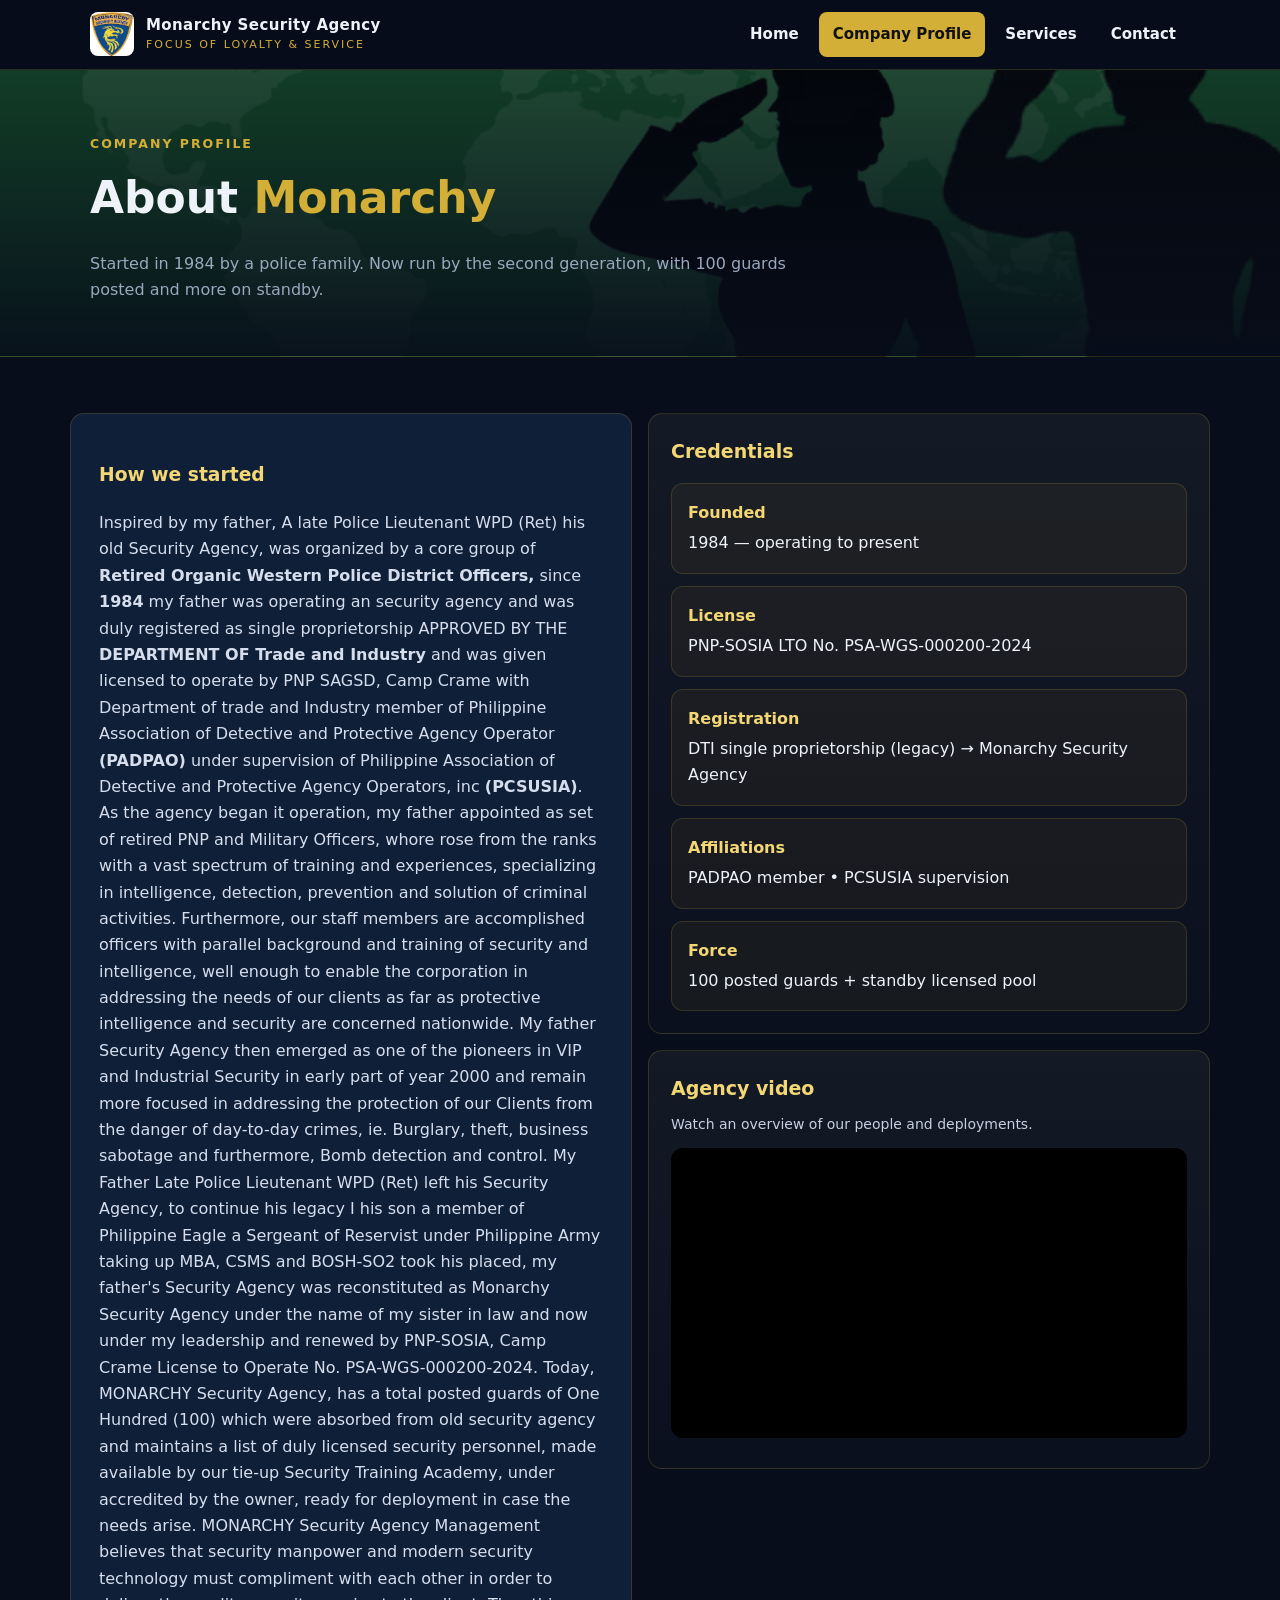
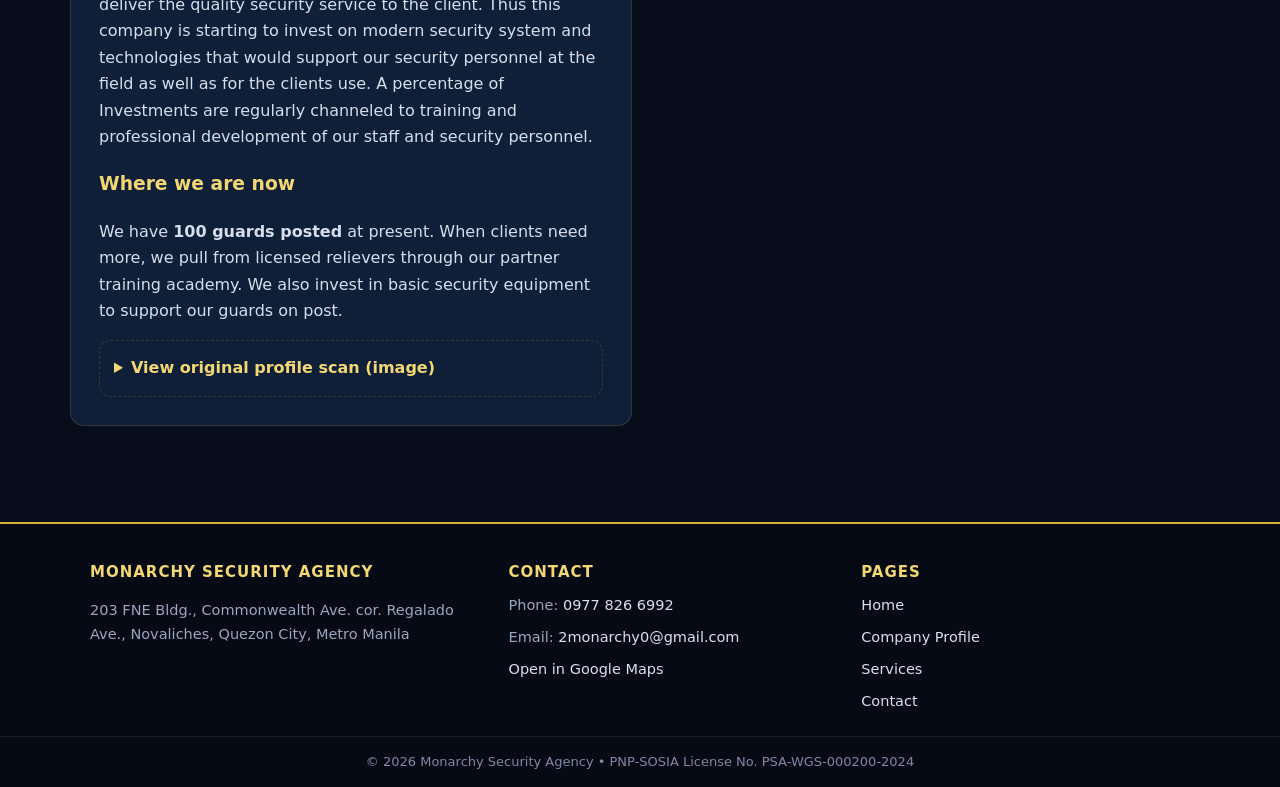
==== commit 40e2c2d2: "Update COMPANY_PROFILE.html" ====
--- a/COMPANY_PROFILE.html
+++ b/COMPANY_PROFILE.html
@@ -37,7 +37,7 @@
     <div class="grid-2">
       <article class="prose">
         <h3>How we started</h3>
-        <p>Inspired by my father, A late Police Lieutenant WPD (Ret) his old Security Agency, was organized by a core group of Retired Organic Western Police District Officers, since 1984 my father was operating an security agency and was duly registered as single proprietorship APPROVED BY THE DEPARTMENT OF Trade and Industry and was given licensed to operate by PNP SAGSD, Camp Crame with Department of trade and Industry member of Philippine Association of Detective and Protective Agency Operator (PADPAO) under supervision of Philippine Association of Detective and Protective Agency Operators, inc (PCSUSIA).
+        <p>Inspired by my father, A late Police Lieutenant WPD (Ret) his old Security Agency, was organized by a core group of <strong>Retired Organic Western Police District Officers,</strong> since <strong>1984</strong> my father was operating an security agency and was duly registered as single proprietorship APPROVED BY THE <strong>DEPARTMENT OF Trade and Industry</strong> and was given licensed to operate by PNP SAGSD, Camp Crame with Department of trade and Industry member of Philippine Association of Detective and Protective Agency Operator <strong>(PADPAO)</strong> under supervision of Philippine Association of Detective and Protective Agency Operators, inc <strong>(PCSUSIA)</strong>.
 As the agency began it operation, my father appointed as set of retired PNP and Military Officers, whore rose from the ranks with a vast spectrum of training and experiences, specializing in intelligence, detection, prevention and solution of criminal activities.
 Furthermore, our staff members are accomplished officers with parallel background and training of security and intelligence, well enough to enable the corporation in addressing the needs of our clients as far as protective intelligence and security are concerned nationwide.
 My father Security Agency then emerged as one of the pioneers in VIP and Industrial Security in early part of year 2000 and remain more focused in addressing the protection of our Clients from the danger of day-to-day crimes, ie. Burglary, theft, business sabotage and furthermore, Bomb detection and control. My Father Late Police Lieutenant WPD (Ret) left his Security Agency, to continue his legacy I his son a member of Philippine Eagle a Sergeant of Reservist under Philippine Army taking up MBA, CSMS and BOSH-SO2 took his placed, my father's Security Agency was reconstituted as Monarchy Security Agency under the name of my sister in law and now under my leadership and renewed by PNP-SOSIA, Camp Crame License to Operate No. PSA-WGS-000200-2024.
